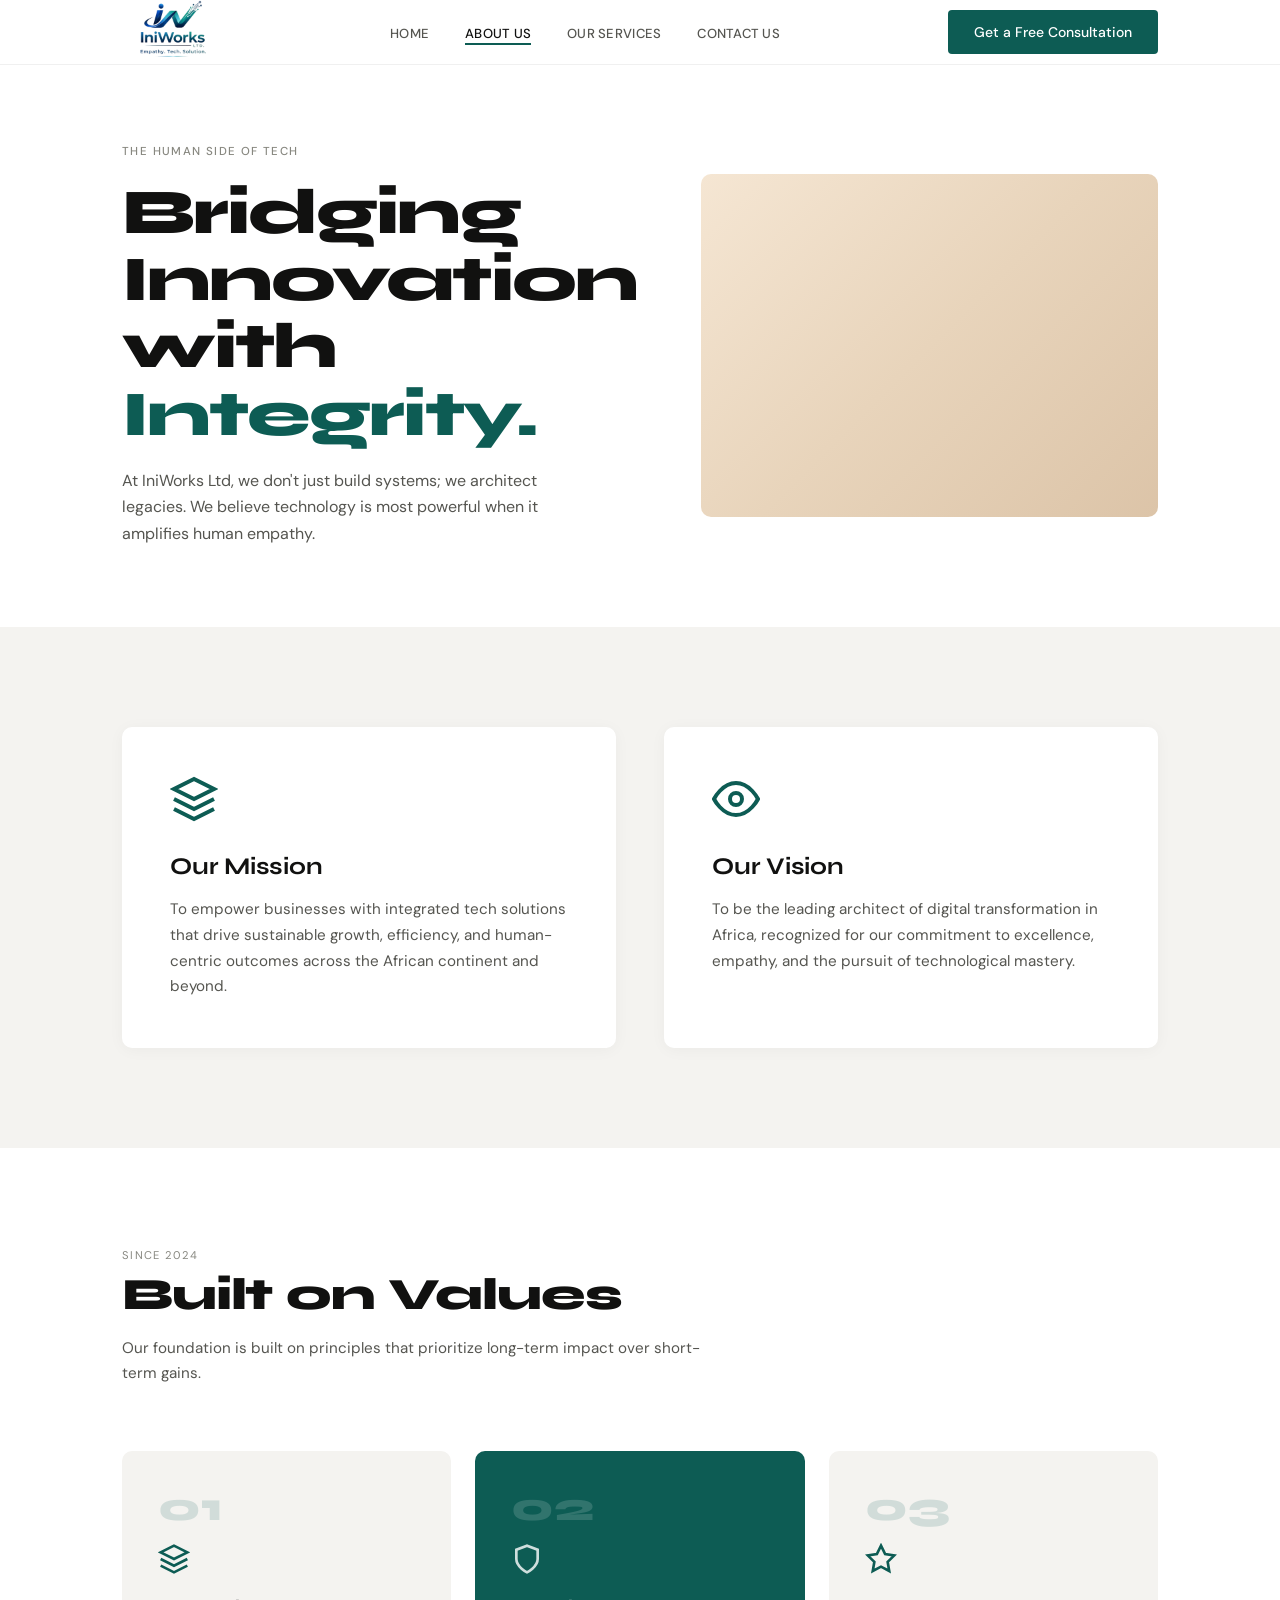
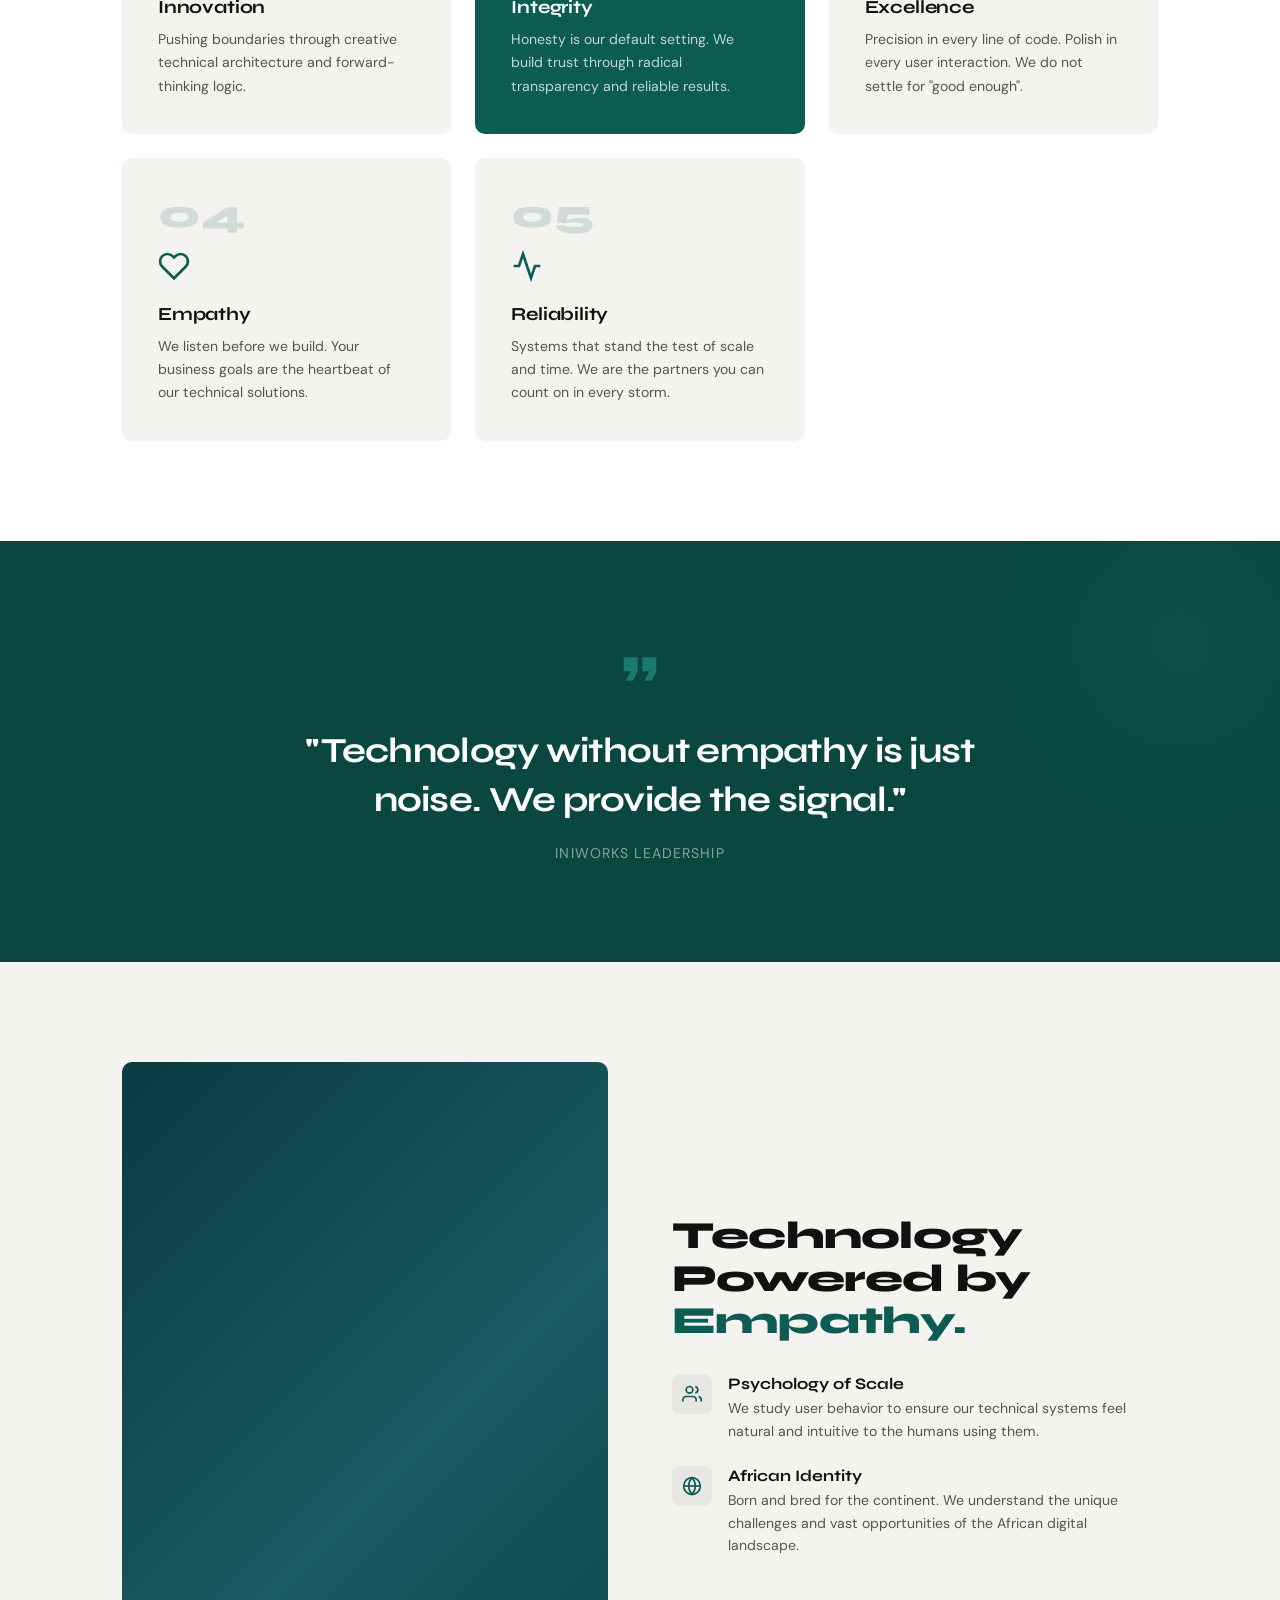
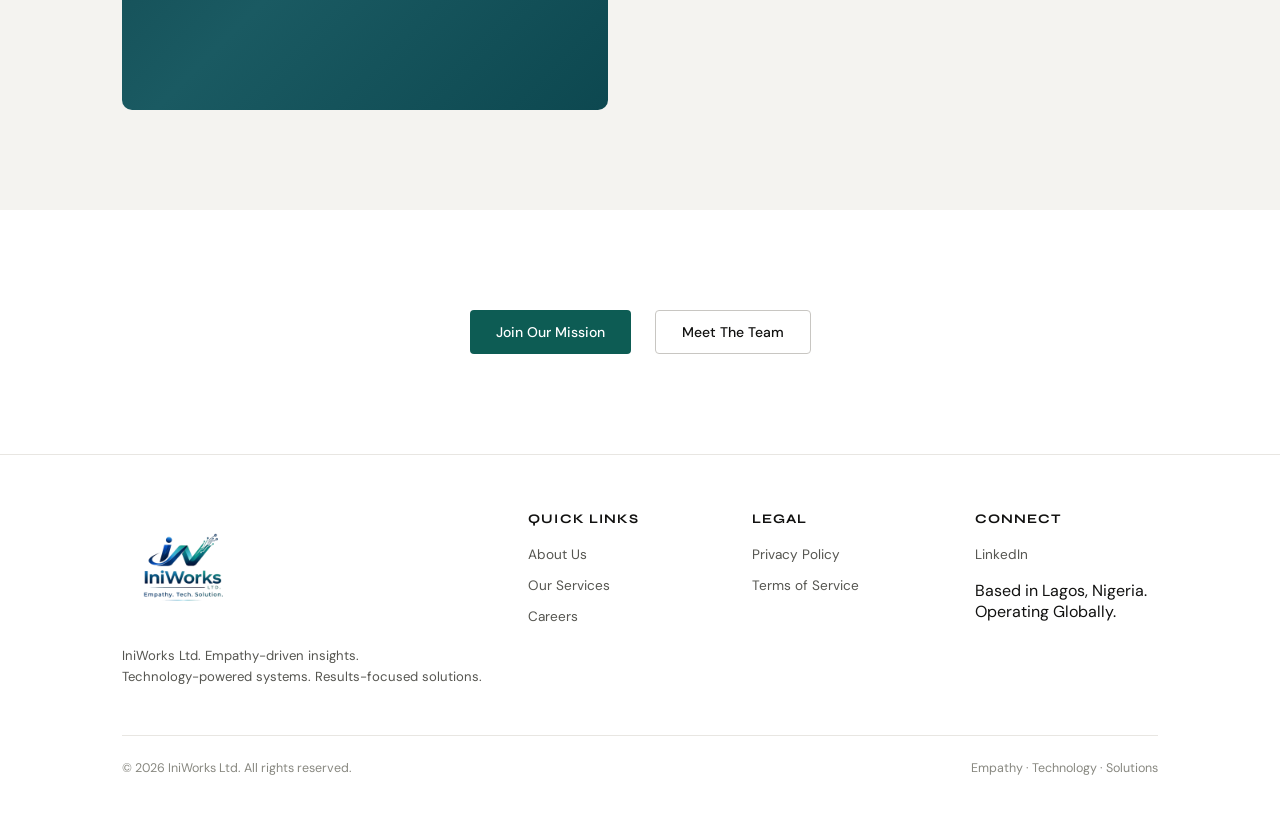
==== about-us/index.html @ 1285ad4b "first" ====
<!DOCTYPE html>
<html lang="en">
<head>
  <meta charset="UTF-8" />
  <meta name="viewport" content="width=device-width, initial-scale=1.0" />
  <title>About Us — IniWorks Ltd</title>
  <link rel="preconnect" href="https://fonts.googleapis.com" />
  <link href="https://fonts.googleapis.com/css2?family=Syne:wght@400;600;700;800&family=DM+Sans:ital,wght@0,300;0,400;0,500;1,300&display=swap" rel="stylesheet" />
  <style>
    *, *::before, *::after { box-sizing: border-box; margin: 0; padding: 0; }

    :root {
      --teal:       #0d5c54;
      --teal-dark:  #094740;
      --teal-light: #1a7a70;
      --off-white:  #f4f3f0;
      --mid-grey:   #e8e6e2;
      --text-dark:  #111110;
      --text-mid:   #555550;
      --text-light: #888880;
      --white:      #ffffff;
      --shadow:     0 4px 32px rgba(0,0,0,.08);
    }

    html { scroll-behavior: smooth; }

    body {
      font-family: 'DM Sans', sans-serif;
      background: var(--white);
      color: var(--text-dark);
      overflow-x: hidden;
    }

    .container { max-width: 1100px; margin: 0 auto; padding: 0 32px; }

    .btn-primary {
      display: inline-block;
      background: var(--teal);
      color: var(--white);
      font-family: 'DM Sans', sans-serif;
      font-size: .875rem;
      font-weight: 500;
      padding: 13px 26px;
      border-radius: 4px;
      border: none;
      cursor: pointer;
      text-decoration: none;
      transition: background .2s, transform .15s;
    }
    .btn-primary:hover { background: var(--teal-light); transform: translateY(-1px); }

    .btn-outline {
      display: inline-block;
      background: transparent;
      color: var(--text-dark);
      font-family: 'DM Sans', sans-serif;
      font-size: .875rem;
      font-weight: 500;
      padding: 12px 26px;
      border-radius: 4px;
      border: 1.5px solid #c8c6c2;
      cursor: pointer;
      text-decoration: none;
      transition: border-color .2s, color .2s, transform .15s;
    }
    .btn-outline:hover { border-color: var(--teal); color: var(--teal); transform: translateY(-1px); }

    /* ─── SCROLL ANIMATIONS ───────────────────────────── */
    .reveal {
      opacity: 0;
      transform: translateY(28px);
      transition: opacity .65s cubic-bezier(.22,1,.36,1), transform .65s cubic-bezier(.22,1,.36,1);
    }
    .reveal.slide-left  { transform: translateX(-30px); }
    .reveal.slide-right { transform: translateX(30px); }
    .reveal.visible {
      opacity: 1;
      transform: translate(0);
    }

    /* ─── NAV ─────────────────────────────────────────── */
    nav {
      position: fixed;
      top: 0; left: 0; right: 0;
      z-index: 100;
      background: rgba(255,255,255,.92);
      backdrop-filter: blur(12px);
      -webkit-backdrop-filter: blur(12px);
      border-bottom: 1px solid rgba(0,0,0,.06);
      transition: box-shadow .3s;
    }
    nav.scrolled { box-shadow: 0 2px 20px rgba(0,0,0,.08); }

    .nav-inner {
      display: flex;
      align-items: center;
      justify-content: space-between;
      height: 64px;
      max-width: 1100px;
      margin: 0 auto;
      padding: 0 32px;
    }

    .nav-logo {
      display: flex;
      align-items: center;
      gap: 8px;
      text-decoration: none;
      color: var(--text-dark);
    }
    .nav-logo-icon {
      width: 28px; height: 28px;
      background: var(--teal);
      border-radius: 4px;
      display: flex; align-items: center; justify-content: center;
    }
    .nav-logo-icon span {
      color: white;
      font-family: 'Syne', sans-serif;
      font-weight: 800;
      font-size: .7rem;
      letter-spacing: -.5px;
    }
    .nav-logo-text {
      font-family: 'Syne', sans-serif;
      font-weight: 700;
      font-size: .95rem;
    }

    .nav-links {
      display: flex;
      gap: 36px;
      list-style: none;
    }
    .nav-links a {
      font-size: .82rem;
      font-weight: 500;
      text-decoration: none;
      color: var(--text-mid);
      letter-spacing: .02em;
      text-transform: uppercase;
      transition: color .2s;
      position: relative;
    }
    .nav-links a::after {
      content: '';
      position: absolute;
      bottom: -3px; left: 0; right: 0;
      height: 1.5px;
      background: var(--teal);
      transform: scaleX(0);
      transition: transform .2s;
    }
    .nav-links a:hover { color: var(--text-dark); }
    .nav-links a:hover::after, .nav-links a.active::after { transform: scaleX(1); }
    .nav-links a.active { color: var(--text-dark); }

    .hamburger {
      display: none;
      flex-direction: column;
      gap: 5px;
      cursor: pointer;
      padding: 4px;
      background: none;
      border: none;
    }
    .hamburger span {
      display: block;
      width: 24px; height: 2px;
      background: var(--text-dark);
      border-radius: 2px;
      transition: transform .3s, opacity .3s;
    }
    .hamburger.open span:nth-child(1) { transform: translateY(7px) rotate(45deg); }
    .hamburger.open span:nth-child(2) { opacity: 0; }
    .hamburger.open span:nth-child(3) { transform: translateY(-7px) rotate(-45deg); }

    .mobile-menu {
      display: none;
      flex-direction: column;
      background: white;
      padding: 16px 32px 24px;
      border-top: 1px solid var(--mid-grey);
      gap: 4px;
    }
    .mobile-menu.open { display: flex; }
    .mobile-menu a {
      font-size: .9rem;
      font-weight: 500;
      text-decoration: none;
      color: var(--text-mid);
      padding: 10px 0;
      border-bottom: 1px solid var(--mid-grey);
      transition: color .2s;
    }
    .mobile-menu a:last-child { border-bottom: none; }
    .mobile-menu a:hover { color: var(--teal); }
    .mobile-menu .btn-primary { margin-top: 12px; text-align: center; }

    /* ─── PAGE HERO ───────────────────────────────────── */
    #page-hero {
      padding-top: 64px;
      min-height: 60vh;
      display: grid;
      grid-template-columns: 1fr 1fr;
      align-items: center;
      gap: 64px;
      background: var(--white);
    }
    .page-hero-left {
      padding: 80px 0 80px 32px;
      margin-left: calc((100vw - 1100px) / 2);
    }
    .page-hero-eyebrow {
      font-size: .72rem;
      font-weight: 500;
      letter-spacing: .12em;
      text-transform: uppercase;
      color: var(--text-light);
      margin-bottom: 20px;
    }
    .page-hero-title {
      font-family: 'Syne', sans-serif;
      font-size: clamp(2.8rem, 5vw, 4.2rem);
      font-weight: 800;
      line-height: 1.05;
      letter-spacing: -.03em;
      margin-bottom: 20px;
    }
    .page-hero-title .teal { color: var(--teal); }
    .page-hero-sub {
      font-size: 1rem;
      color: var(--text-mid);
      line-height: 1.65;
      max-width: 440px;
    }
    .page-hero-right {
      padding-right: 32px;
      margin-right: calc((100vw - 1100px) / 2);
    }
    .page-hero-img {
      width: 100%;
      aspect-ratio: 4/3;
      background: linear-gradient(135deg, #f5e6d3 0%, #e8d4bb 50%, #dcc4a8 100%);
      border-radius: 10px;
      overflow: hidden;
      position: relative;
    }

    .page-hero-left { animation: fadeUp .7s .1s both; }
    .page-hero-right { animation: fadeUp .7s .3s both; }

    @keyframes fadeUp {
      from { opacity: 0; transform: translateY(24px); }
      to   { opacity: 1; transform: translateY(0); }
    }

    /* ─── MISSION VISION ─────────────────────────────── */
    #mission-vision {
      background: var(--off-white);
      padding: 100px 0;
    }
    .mv-grid {
      display: grid;
      grid-template-columns: 1fr 1fr;
      gap: 48px;
    }
    .mv-card {
      background: white;
      border-radius: 10px;
      padding: 48px;
      box-shadow: 0 2px 16px rgba(0,0,0,.04);
    }
    .mv-icon {
      width: 48px; height: 48px;
      margin-bottom: 24px;
      color: var(--teal);
    }
    .mv-title {
      font-family: 'Syne', sans-serif;
      font-weight: 700;
      font-size: 1.5rem;
      margin-bottom: 16px;
      letter-spacing: -.01em;
    }
    .mv-desc {
      font-size: .95rem;
      color: var(--text-mid);
      line-height: 1.7;
    }

    /* ─── VALUES ─────────────────────────────────────── */
    #values {
      background: var(--white);
      padding: 100px 0;
    }
    .values-header {
      max-width: 600px;
      margin-bottom: 64px;
    }
    .section-heading {
      font-family: 'Syne', sans-serif;
      font-size: clamp(2rem, 3.5vw, 2.8rem);
      font-weight: 800;
      line-height: 1.1;
      margin-bottom: 16px;
      letter-spacing: -.02em;
    }
    .section-sub {
      font-size: .95rem;
      color: var(--text-mid);
      line-height: 1.7;
    }
    .section-badge {
      font-size: .7rem;
      letter-spacing: .12em;
      text-transform: uppercase;
      color: var(--text-light);
      margin-bottom: 8px;
    }

    .values-grid {
      display: grid;
      grid-template-columns: repeat(3, 1fr);
      gap: 24px;
    }
    .value-card {
      background: var(--off-white);
      border-radius: 10px;
      padding: 36px;
      transition: transform .2s, box-shadow .2s;
    }
    .value-card:hover {
      transform: translateY(-3px);
      box-shadow: 0 8px 40px rgba(0,0,0,.08);
    }
    .value-card.dark {
      background: var(--teal);
      color: white;
    }
    .value-card.dark .value-title { color: white; }
    .value-card.dark .value-desc { color: rgba(255,255,255,.75); }

    .value-num {
      font-size: 2.5rem;
      font-family: 'Syne', sans-serif;
      font-weight: 800;
      color: rgba(13,92,84,.15);
      line-height: 1;
      margin-bottom: 16px;
    }
    .value-card.dark .value-num { color: rgba(255,255,255,.15); }

    .value-icon {
      width: 32px; height: 32px;
      margin-bottom: 16px;
      color: var(--teal);
    }
    .value-card.dark .value-icon { color: rgba(255,255,255,.8); }

    .value-title {
      font-family: 'Syne', sans-serif;
      font-weight: 700;
      font-size: 1.15rem;
      margin-bottom: 10px;
      letter-spacing: -.01em;
    }
    .value-desc {
      font-size: .88rem;
      color: var(--text-mid);
      line-height: 1.65;
    }

    /* ─── QUOTE SECTION ─────────────────────────────── */
    #quote {
      background: var(--teal-dark);
      padding: 100px 0;
      text-align: center;
      position: relative;
      overflow: hidden;
    }
    #quote::before {
      content: '';
      position: absolute;
      top: -100px; right: -100px;
      width: 400px; height: 400px;
      border-radius: 50%;
      background: radial-gradient(circle, rgba(26,122,112,.15) 0%, transparent 70%);
    }
    .quote-content {
      max-width: 700px;
      margin: 0 auto;
      position: relative;
      z-index: 2;
    }
    .quote-icon {
      width: 56px; height: 56px;
      margin: 0 auto 24px;
      color: var(--teal-light);
    }
    .quote-text {
      font-family: 'Syne', sans-serif;
      font-size: clamp(1.6rem, 3vw, 2.2rem);
      font-weight: 700;
      color: white;
      line-height: 1.4;
      margin-bottom: 20px;
      letter-spacing: -.02em;
    }
    .quote-author {
      font-size: .88rem;
      letter-spacing: .08em;
      text-transform: uppercase;
      color: rgba(255,255,255,.5);
    }

    /* ─── TECH EMPATHY ──────────────────────────────── */
    #tech-empathy {
      background: var(--off-white);
      padding: 100px 0;
    }
    .te-grid {
      display: grid;
      grid-template-columns: 1fr 1fr;
      gap: 64px;
      align-items: center;
    }
    .te-img-wrap {
      position: relative;
    }
    .te-img {
      width: 100%;
      aspect-ratio: 3/4;
      background: linear-gradient(135deg, #0a3a42 0%, #1a5a62 60%, #0d4850 100%);
      border-radius: 10px;
      overflow: hidden;
      position: relative;
    }
    .te-content {}
    .te-heading {
      font-family: 'Syne', sans-serif;
      font-size: clamp(1.8rem, 3vw, 2.6rem);
      font-weight: 800;
      line-height: 1.1;
      margin-bottom: 32px;
      letter-spacing: -.02em;
    }
    .te-heading .teal { color: var(--teal); }

    .te-features {
      display: flex;
      flex-direction: column;
      gap: 24px;
    }
    .te-feature {
      display: flex;
      gap: 16px;
      align-items: flex-start;
    }
    .te-icon {
      width: 40px; height: 40px; min-width: 40px;
      background: var(--mid-grey);
      border-radius: 8px;
      display: flex;
      align-items: center;
      justify-content: center;
    }
    .te-icon svg { width: 20px; height: 20px; color: var(--teal); }
    .te-feature-title {
      font-family: 'Syne', sans-serif;
      font-weight: 700;
      font-size: 1rem;
      margin-bottom: 4px;
    }
    .te-feature-desc {
      font-size: .88rem;
      color: var(--text-mid);
      line-height: 1.6;
    }

    /* ─── CTA ───────────────────────────────────────── */
    #cta {
      background: var(--white);
      padding: 100px 0;
    }
    .cta-inner {
      display: flex;
      gap: 24px;
      justify-content: center;
      align-items: center;
      flex-wrap: wrap;
    }

    /* ─── FOOTER ─────────────────────────────────────── */
    footer {
      background: var(--white);
      border-top: 1px solid var(--mid-grey);
      padding: 56px 0 40px;
    }
    .footer-grid {
      display: grid;
      grid-template-columns: 2fr 1fr 1fr 1fr;
      gap: 40px;
      margin-bottom: 48px;
    }
    .footer-logo {
      display: flex;
      align-items: center;
      gap: 8px;
      margin-bottom: 14px;
      text-decoration: none;
      color: var(--text-dark);
    }
    .footer-tagline {
      font-size: .82rem;
      color: var(--text-mid);
      line-height: 1.6;
    }
    .footer-col-title {
      font-family: 'Syne', sans-serif;
      font-weight: 700;
      font-size: .82rem;
      text-transform: uppercase;
      letter-spacing: .08em;
      margin-bottom: 16px;
      color: var(--text-dark);
    }
    .footer-links { list-style: none; display: flex; flex-direction: column; gap: 10px; }
    .footer-links a {
      font-size: .85rem;
      color: var(--text-mid);
      text-decoration: none;
      transition: color .2s;
    }
    .footer-links a:hover { color: var(--teal); }
    .footer-bottom {
      display: flex;
      justify-content: space-between;
      align-items: center;
      padding-top: 24px;
      border-top: 1px solid var(--mid-grey);
      font-size: .78rem;
      color: var(--text-light);
      flex-wrap: wrap;
      gap: 8px;
    }

    /* ─── RESPONSIVE ─────────────────────────────────── */
    @media (max-width: 900px) {
      .nav-links, .nav-cta { display: none; }
      .hamburger { display: flex; }

      #page-hero {
        grid-template-columns: 1fr;
        gap: 40px;
      }
      .page-hero-left {
        padding: 60px 32px 0;
        margin-left: 0;
      }
      .page-hero-right {
        padding: 0 32px 60px;
        margin-right: 0;
      }

      .mv-grid { grid-template-columns: 1fr; }
      .values-grid { grid-template-columns: 1fr; }
      .te-grid { grid-template-columns: 1fr; }

      .footer-grid { grid-template-columns: 1fr 1fr; }
    }

    @media (max-width: 600px) {
      .container { padding: 0 20px; }
      .nav-inner { padding: 0 20px; }
      .mobile-menu { padding: 16px 20px 24px; }

      .page-hero-left { padding: 48px 20px 0; }
      .page-hero-right { padding: 0 20px 48px; }

      #mission-vision, #values, #quote, #tech-empathy, #cta { padding: 72px 0; }

      .footer-grid { grid-template-columns: 1fr; }
      .footer-bottom { flex-direction: column; text-align: center; }
    }
  </style>
</head>
<body>

<!-- ─── NAV ──────────────────────────────────────────── -->
<nav id="main-nav">
  <div class="nav-inner">
    <a href="../" class="nav-logo">
       <img src="../images/ini-logo-1.png" width="100">
    </a>
    <ul class="nav-links">
      <li><a href="../">Home</a></li>
      <li><a href="#" class="active">About Us</a></li>
      <li><a href="../services/">Our Services</a></li>
      <li><a href="../contact-us/">Contact Us</a></li>
    </ul>
    <a href="../contact-us/" class="btn-primary nav-cta">Get a Free Consultation</a>
    <button class="hamburger" id="hamburger" aria-label="Toggle menu">
      <span></span><span></span><span></span>
    </button>
  </div>
  <div class="mobile-menu" id="mobile-menu">
    <a href="../">Home</a>
    <a href="../about-us/">About Us</a>
    <a href="../services/">Our Services</a>
    <a href="../contact-us/">Contact Us</a>
    <a href="../contact-us/" class="btn-primary">Get a Free Consultation</a>
  </div>
</nav>

<!-- ─── PAGE HERO ─────────────────────────────────────── -->
<section id="page-hero">
  <div class="page-hero-left">
    <p class="page-hero-eyebrow">The Human Side of Tech</p>
    <h1 class="page-hero-title">Bridging<br>Innovation with<br><span class="teal">Integrity.</span></h1>
    <p class="page-hero-sub">At IniWorks Ltd, we don't just build systems; we architect legacies. We believe technology is most powerful when it amplifies human empathy.</p>
  </div>
  <div class="page-hero-right">
    <div class="page-hero-img"></div>
  </div>
</section>

<!-- ─── MISSION & VISION ──────────────────────────────── -->
<section id="mission-vision">
  <div class="container">
    <div class="mv-grid">
      <div class="mv-card reveal">
        <svg class="mv-icon" viewBox="0 0 24 24" fill="none" stroke="currentColor" stroke-width="2">
          <path d="M12 2L2 7l10 5 10-5-10-5z"/>
          <path d="M2 17l10 5 10-5M2 12l10 5 10-5"/>
        </svg>
        <h2 class="mv-title">Our Mission</h2>
        <p class="mv-desc">To empower businesses with integrated tech solutions that drive sustainable growth, efficiency, and human-centric outcomes across the African continent and beyond.</p>
      </div>

      <div class="mv-card reveal" style="transition-delay:.1s">
        <svg class="mv-icon" viewBox="0 0 24 24" fill="none" stroke="currentColor" stroke-width="2">
          <path d="M1 12s4-8 11-8 11 8 11 8-4 8-11 8-11-8-11-8z"/>
          <circle cx="12" cy="12" r="3"/>
        </svg>
        <h2 class="mv-title">Our Vision</h2>
        <p class="mv-desc">To be the leading architect of digital transformation in Africa, recognized for our commitment to excellence, empathy, and the pursuit of technological mastery.</p>
      </div>
    </div>
  </div>
</section>

<!-- ─── VALUES ────────────────────────────────────────── -->
<section id="values">
  <div class="container">
    <div class="values-header reveal">
      <p class="section-badge">Since 2024</p>
      <h2 class="section-heading">Built on Values</h2>
      <p class="section-sub">Our foundation is built on principles that prioritize long-term impact over short-term gains.</p>
    </div>

    <div class="values-grid">
      <div class="value-card reveal">
        <div class="value-num">01</div>
        <svg class="value-icon" viewBox="0 0 24 24" fill="none" stroke="currentColor" stroke-width="2">
          <path d="M12 2L2 7l10 5 10-5-10-5z"/>
          <path d="M2 17l10 5 10-5M2 12l10 5 10-5"/>
        </svg>
        <h3 class="value-title">Innovation</h3>
        <p class="value-desc">Pushing boundaries through creative technical architecture and forward-thinking logic.</p>
      </div>

      <div class="value-card dark reveal" style="transition-delay:.1s">
        <div class="value-num">02</div>
        <svg class="value-icon" viewBox="0 0 24 24" fill="none" stroke="currentColor" stroke-width="2">
          <path d="M12 22s8-4 8-10V5l-8-3-8 3v7c0 6 8 10 8 10z"/>
        </svg>
        <h3 class="value-title">Integrity</h3>
        <p class="value-desc">Honesty is our default setting. We build trust through radical transparency and reliable results.</p>
      </div>

      <div class="value-card reveal" style="transition-delay:.2s">
        <div class="value-num">03</div>
        <svg class="value-icon" viewBox="0 0 24 24" fill="none" stroke="currentColor" stroke-width="2">
          <polygon points="12 2 15.09 8.26 22 9.27 17 14.14 18.18 21.02 12 17.77 5.82 21.02 7 14.14 2 9.27 8.91 8.26 12 2"/>
        </svg>
        <h3 class="value-title">Excellence</h3>
        <p class="value-desc">Precision in every line of code. Polish in every user interaction. We do not settle for "good enough".</p>
      </div>

      <div class="value-card reveal" style="transition-delay:.3s">
        <div class="value-num">04</div>
        <svg class="value-icon" viewBox="0 0 24 24" fill="none" stroke="currentColor" stroke-width="2">
          <path d="M20.84 4.61a5.5 5.5 0 0 0-7.78 0L12 5.67l-1.06-1.06a5.5 5.5 0 0 0-7.78 7.78l1.06 1.06L12 21.23l7.78-7.78 1.06-1.06a5.5 5.5 0 0 0 0-7.78z"/>
        </svg>
        <h3 class="value-title">Empathy</h3>
        <p class="value-desc">We listen before we build. Your business goals are the heartbeat of our technical solutions.</p>
      </div>

      <div class="value-card reveal" style="transition-delay:.4s">
        <div class="value-num">05</div>
        <svg class="value-icon" viewBox="0 0 24 24" fill="none" stroke="currentColor" stroke-width="2">
          <polyline points="22 12 18 12 15 21 9 3 6 12 2 12"/>
        </svg>
        <h3 class="value-title">Reliability</h3>
        <p class="value-desc">Systems that stand the test of scale and time. We are the partners you can count on in every storm.</p>
      </div>
    </div>
  </div>
</section>

<!-- ─── QUOTE ─────────────────────────────────────────── -->
<section id="quote">
  <div class="container">
    <div class="quote-content reveal">
      <svg class="quote-icon" viewBox="0 0 24 24" fill="currentColor">
        <path d="M6 17h3l2-4V7H5v6h3zm8 0h3l2-4V7h-6v6h3z"/>
      </svg>
      <p class="quote-text">"Technology without empathy is just noise. We provide the signal."</p>
      <p class="quote-author">IniWorks Leadership</p>
    </div>
  </div>
</section>

<!-- ─── TECH EMPATHY ──────────────────────────────────── -->
<section id="tech-empathy">
  <div class="container">
    <div class="te-grid">
      <div class="te-img-wrap reveal slide-left">
        <div class="te-img"></div>
      </div>

      <div class="te-content reveal slide-right">
        <h2 class="te-heading">Technology Powered by <span class="teal">Empathy.</span></h2>
        
        <div class="te-features">
          <div class="te-feature">
            <div class="te-icon">
              <svg viewBox="0 0 24 24" fill="none" stroke="currentColor" stroke-width="2">
                <path d="M17 21v-2a4 4 0 0 0-4-4H5a4 4 0 0 0-4 4v2"/>
                <circle cx="9" cy="7" r="4"/>
                <path d="M23 21v-2a4 4 0 0 0-3-3.87M16 3.13a4 4 0 0 1 0 7.75"/>
              </svg>
            </div>
            <div>
              <div class="te-feature-title">Psychology of Scale</div>
              <div class="te-feature-desc">We study user behavior to ensure our technical systems feel natural and intuitive to the humans using them.</div>
            </div>
          </div>

          <div class="te-feature">
            <div class="te-icon">
              <svg viewBox="0 0 24 24" fill="none" stroke="currentColor" stroke-width="2">
                <circle cx="12" cy="12" r="10"/>
                <path d="M2 12h20"/>
                <path d="M12 2a15.3 15.3 0 0 1 4 10 15.3 15.3 0 0 1-4 10 15.3 15.3 0 0 1-4-10 15.3 15.3 0 0 1 4-10z"/>
              </svg>
            </div>
            <div>
              <div class="te-feature-title">African Identity</div>
              <div class="te-feature-desc">Born and bred for the continent. We understand the unique challenges and vast opportunities of the African digital landscape.</div>
            </div>
          </div>
        </div>
      </div>
    </div>
  </div>
</section>

<!-- ─── CTA ───────────────────────────────────────────── -->
<section id="cta">
  <div class="container">
    <div class="cta-inner reveal">
      <a href="#" class="btn-primary">Join Our Mission</a>
      <a href="#" class="btn-outline">Meet The Team</a>
    </div>
  </div>
</section>

<!-- ─── FOOTER ────────────────────────────────────────── -->
<footer>
  <div class="container">
    <div class="footer-grid">
      <div class="footer-brand">
        <a href="../" class="footer-logo">
          <!--<div class="nav-logo-icon"><span>Ini</span></div>
          <span class="nav-logo-text">IniWorks Ltd</span>-->
          <img src="../images/ini-logo-1.png" width="120">
        </a>
        <p class="footer-tagline"> IniWorks Ltd. Empathy-driven insights.<br>Technology-powered systems. Results-focused solutions.</p>
      </div>
      <div>
        <p class="footer-col-title">Quick Links</p>
        <ul class="footer-links">
          <li><a href="../about-us/">About Us</a></li>
          <li><a href="../services/">Our Services</a></li>
          <li><a href="#">Careers</a></li>
        </ul>
      </div>
      <div>
        <p class="footer-col-title">Legal</p>
        <ul class="footer-links">
          <li><a href="#">Privacy Policy</a></li>
          <li><a href="#">Terms of Service</a></li>
        </ul>
      </div>
      <div>
        <p class="footer-col-title">Connect</p>
        <ul class="footer-links">
          <li><a href="#">LinkedIn</a></li>
        </ul>
        <p class="" style="margin-top:16px">Based in Lagos, Nigeria.<br>Operating Globally.</p>
      </div>
    </div>
    <div class="footer-bottom">
      <span>© <script type="text/javascript">var year = new Date();document.write(year.getFullYear());</script>  IniWorks Ltd. All rights reserved.</span>
      <span>Empathy · Technology · Solutions</span>
    </div>
  </div>
</footer>

<script>
  const hamburger = document.getElementById('hamburger');
  const mobileMenu = document.getElementById('mobile-menu');
  hamburger.addEventListener('click', () => {
    hamburger.classList.toggle('open');
    mobileMenu.classList.toggle('open');
  });
  mobileMenu.querySelectorAll('a').forEach(a => {
    a.addEventListener('click', () => {
      hamburger.classList.remove('open');
      mobileMenu.classList.remove('open');
    });
  });

  const nav = document.getElementById('main-nav');
  window.addEventListener('scroll', () => {
    nav.classList.toggle('scrolled', window.scrollY > 10);
  });

  const revealEls = document.querySelectorAll('.reveal');
  const observer = new IntersectionObserver((entries) => {
    entries.forEach(e => {
      if (e.isIntersecting) {
        e.target.classList.add('visible');
        observer.unobserve(e.target);
      }
    });
  }, { threshold: 0.12 });
  revealEls.forEach(el => observer.observe(el));
</script>
</body>
</html>
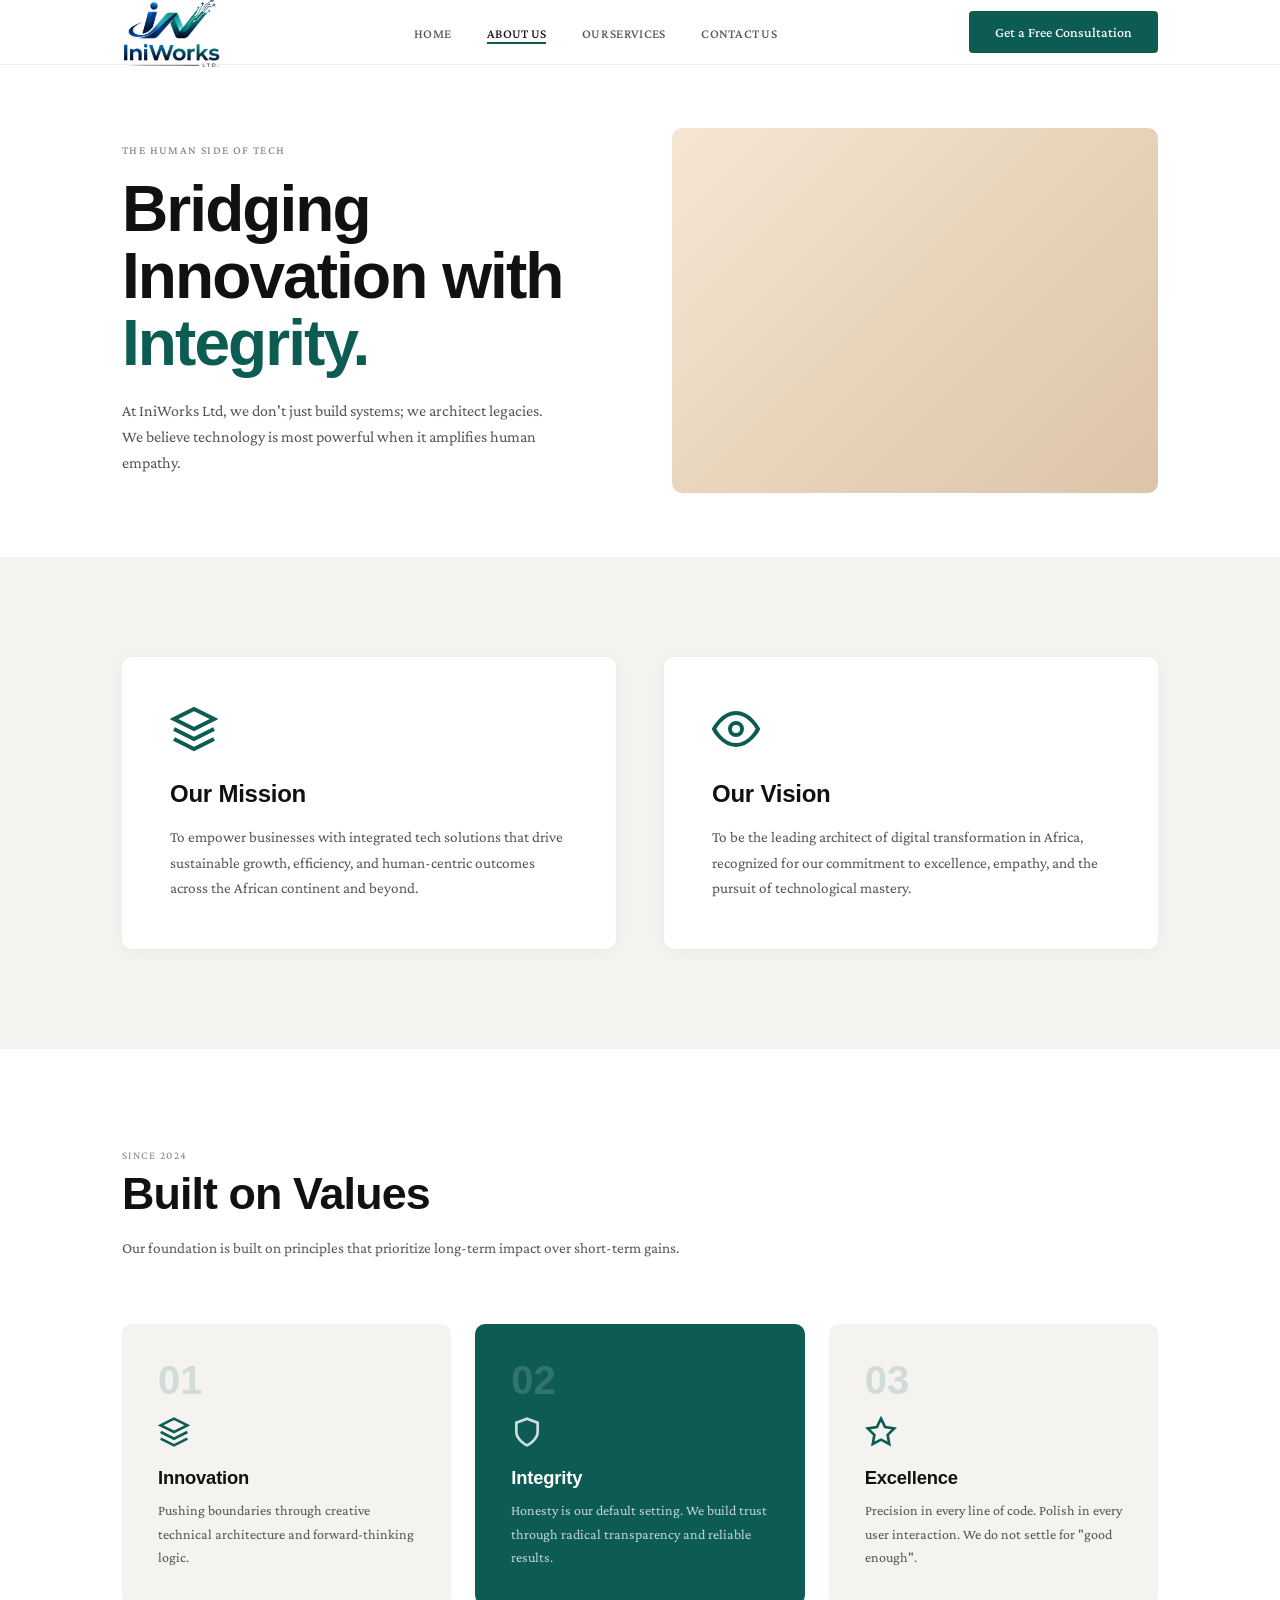
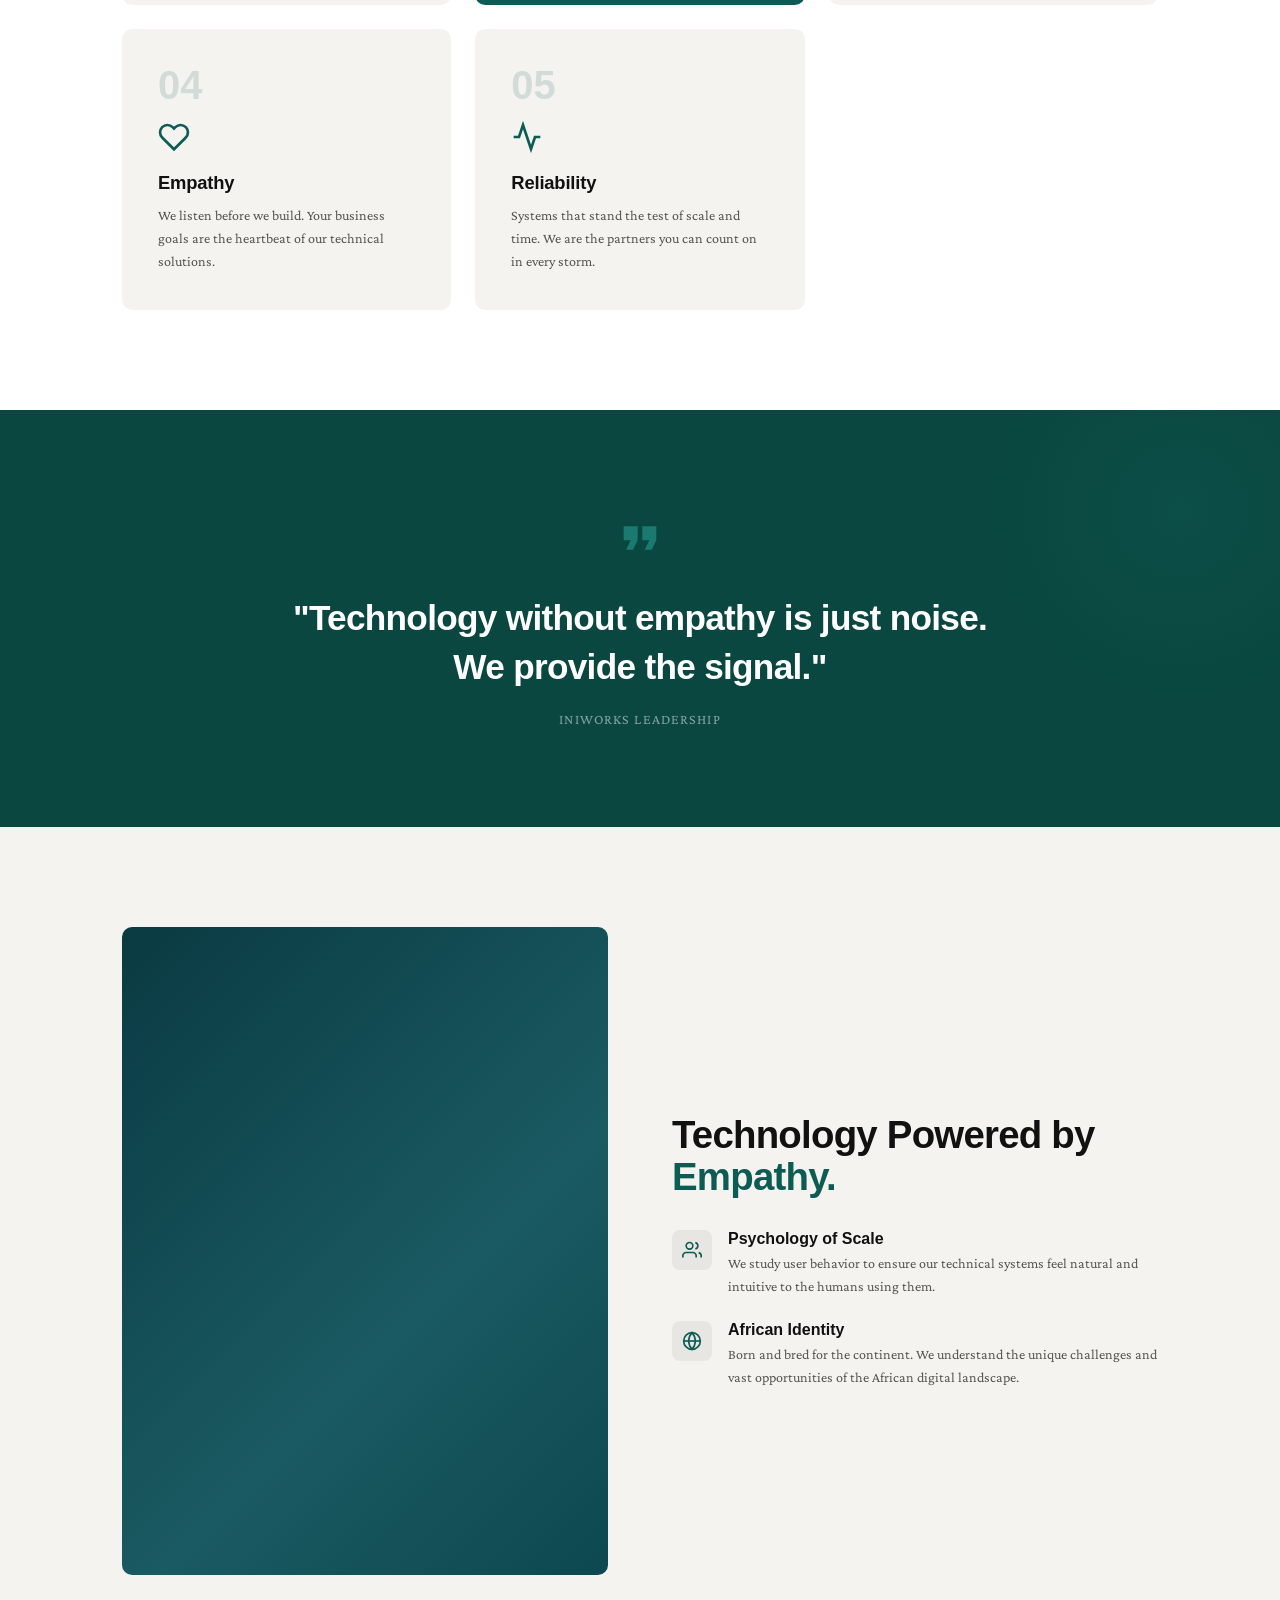
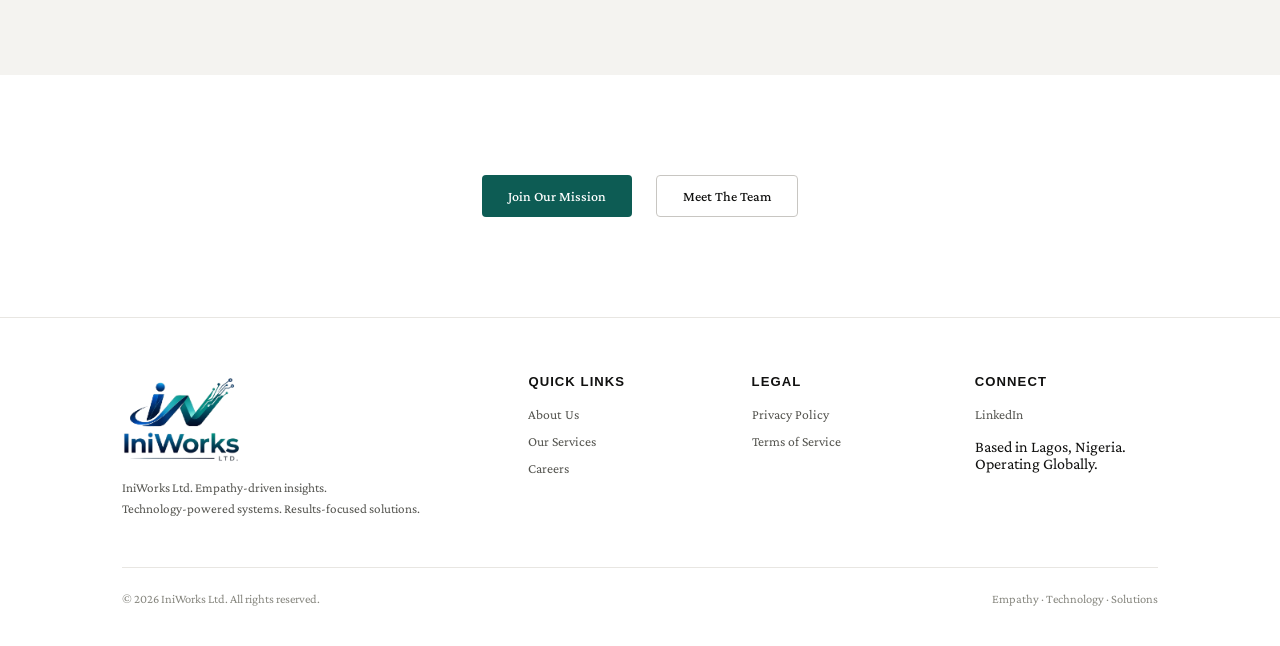
==== commit d762b1c0: "logos" ====
--- a/about-us/index.html
+++ b/about-us/index.html
@@ -5,7 +5,8 @@
   <meta name="viewport" content="width=device-width, initial-scale=1.0" />
   <title>About Us — IniWorks Ltd</title>
   <link rel="preconnect" href="https://fonts.googleapis.com" />
-  <link href="https://fonts.googleapis.com/css2?family=Syne:wght@400;600;700;800&family=DM+Sans:ital,wght@0,300;0,400;0,500;1,300&display=swap" rel="stylesheet" />
+  <link rel="preconnect" href="https://fonts.gstatic.com" crossorigin />
+  <link href="https://fonts.googleapis.com/css2?family=Playfair+Display:wght@400;500;600;700;800;900&family=Crimson+Pro:wght@300;400;500;600;700&display=swap" rel="stylesheet" />
   <style>
     *, *::before, *::after { box-sizing: border-box; margin: 0; padding: 0; }
 
@@ -25,7 +26,7 @@
     html { scroll-behavior: smooth; }
 
     body {
-      font-family: 'DM Sans', sans-serif;
+        font-family: 'Crimson Pro', 'Times New Roman', Georgia, serif;
       background: var(--white);
       color: var(--text-dark);
       overflow-x: hidden;
@@ -37,7 +38,7 @@
       display: inline-block;
       background: var(--teal);
       color: var(--white);
-      font-family: 'DM Sans', sans-serif;
+         font-family: 'Crimson Pro', 'Times New Roman', Georgia, serif;
       font-size: .875rem;
       font-weight: 500;
       padding: 13px 26px;
@@ -53,7 +54,7 @@
       display: inline-block;
       background: transparent;
       color: var(--text-dark);
-      font-family: 'DM Sans', sans-serif;
+        font-family: 'Crimson Pro', 'Times New Roman', Georgia, serif;
       font-size: .875rem;
       font-weight: 500;
       padding: 12px 26px;
